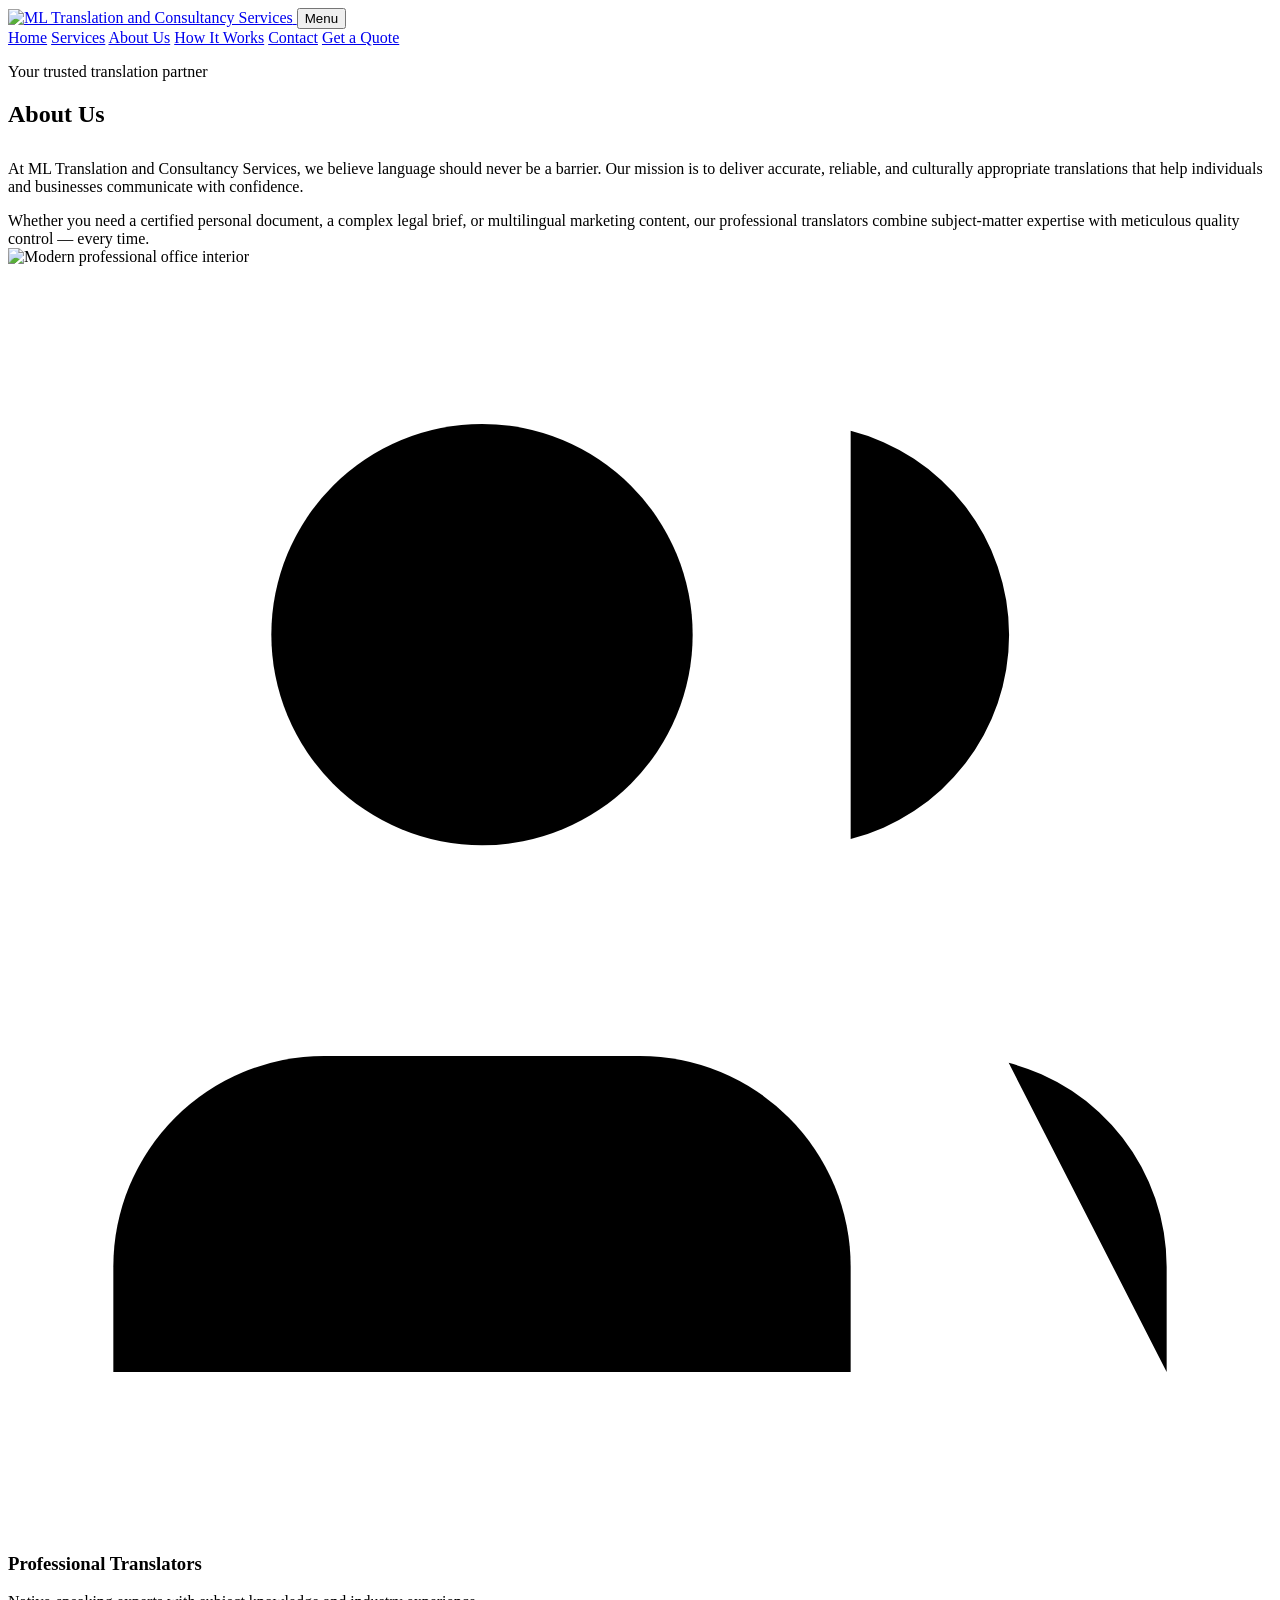
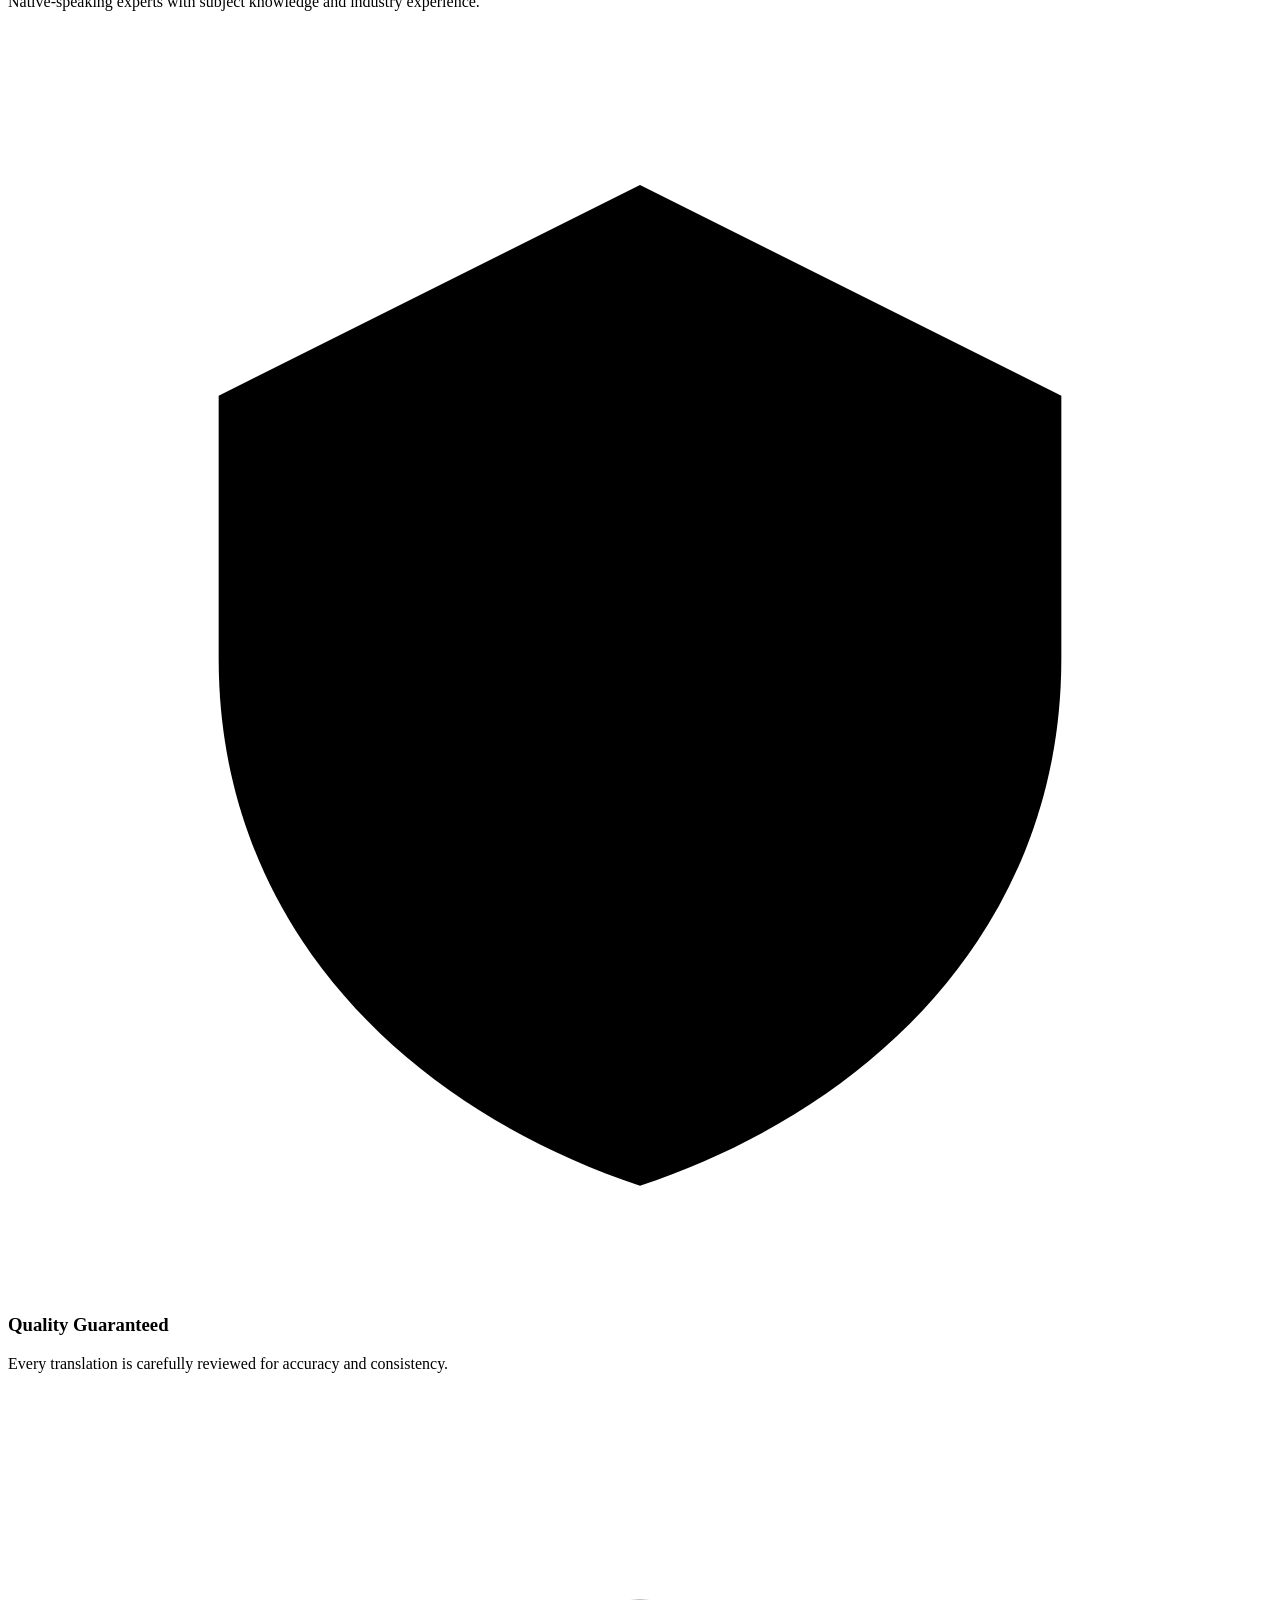
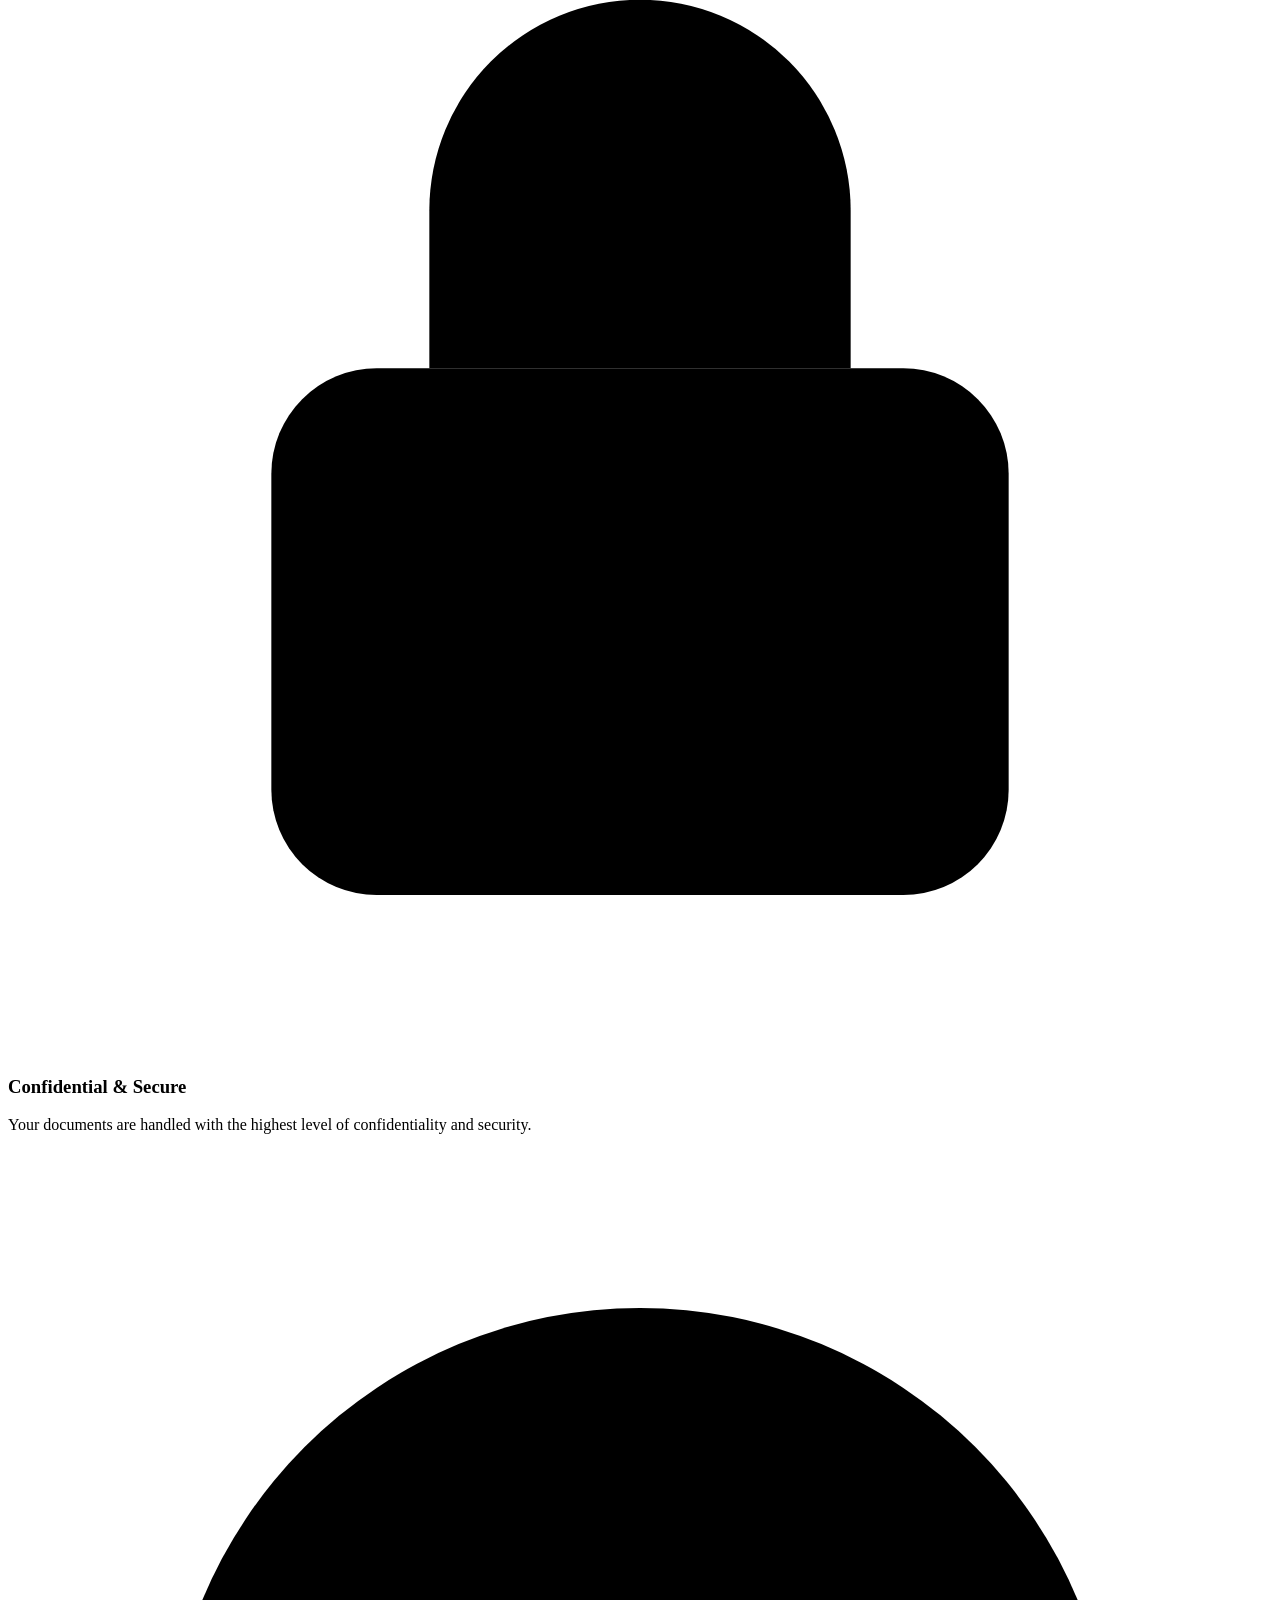
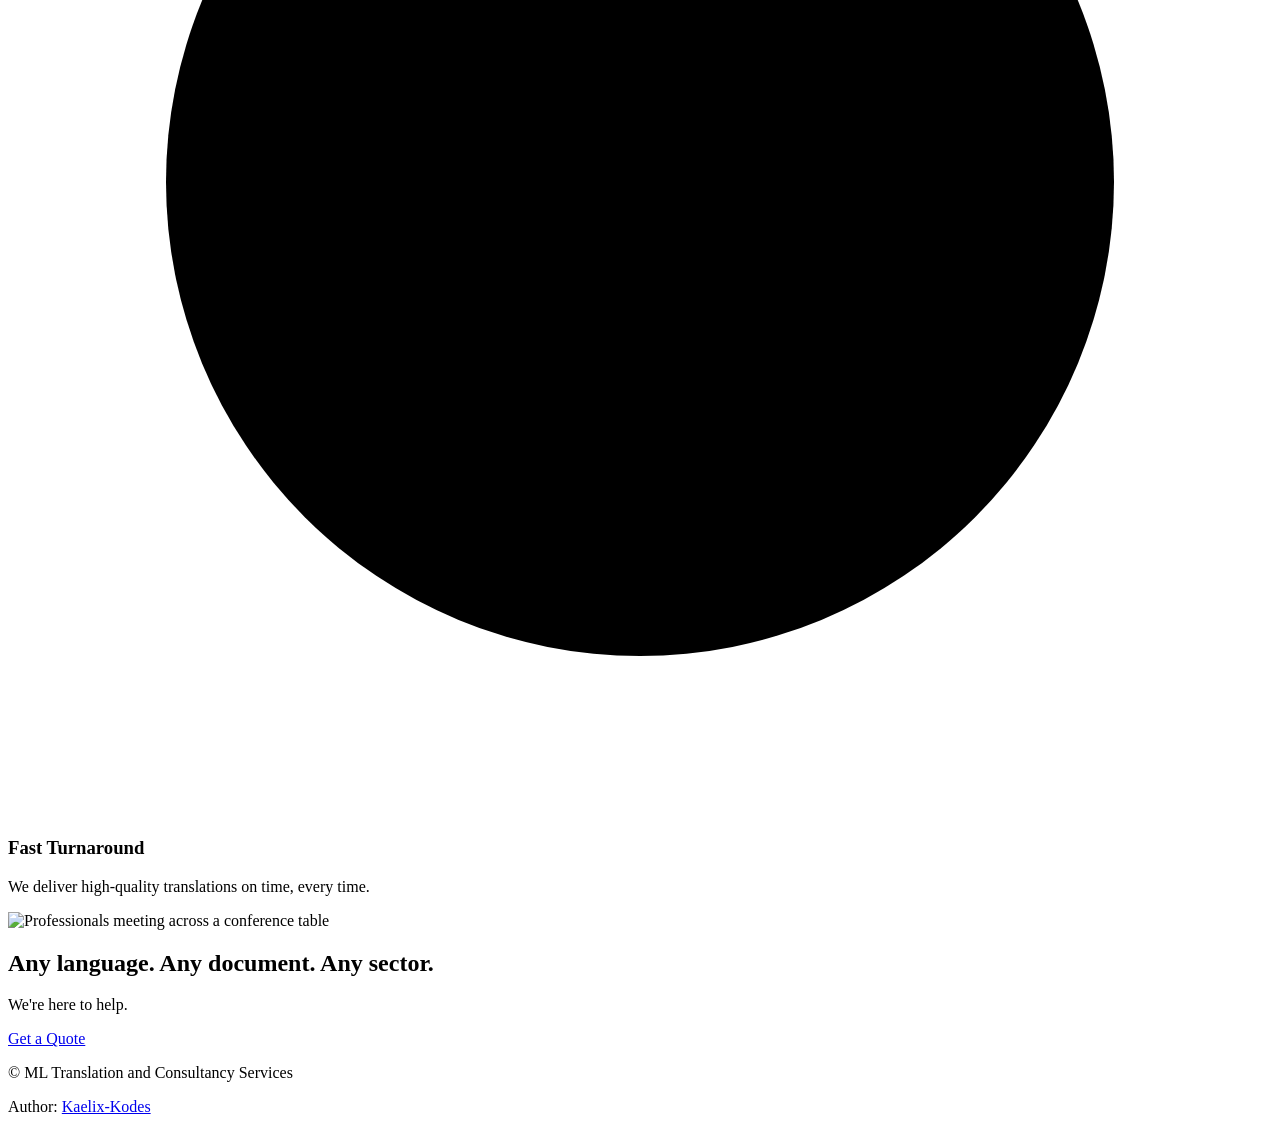
==== about.html @ 570141a5 "Add About, Services, How It Works, and Contact pages. Co-authored-by: Cursor <cursoragent@cursor.com" ====
<!DOCTYPE html>
<html lang="en">
  <head>
    <meta charset="UTF-8" />
    <meta name="viewport" content="width=device-width, initial-scale=1.0" />
    <title>About Us | ML Translation and Consultancy Services</title>
    <meta
      name="description"
      content="Your trusted translation partner for accurate, confidential, and culturally appropriate translations."
    />
    <link rel="stylesheet" href="css/styles.css" />
  </head>
  <body>
    <header class="site-header">
      <div class="container site-header__inner">
        <a class="logo" href="index.html">
          <img
            class="logo__image"
            src="assets/logo.jpg"
            alt="ML Translation and Consultancy Services"
            width="220"
            height="120"
          />
        </a>
        <button
          class="nav-toggle"
          aria-expanded="false"
          aria-controls="site-nav"
          type="button"
        >
          <span class="nav-toggle__bar"></span>
          <span class="visually-hidden">Menu</span>
        </button>
        <nav class="site-nav" id="site-nav">
          <a href="index.html">Home</a>
          <a href="services.html">Services</a>
          <a href="about.html" aria-current="page">About Us</a>
          <a href="how-it-works.html">How It Works</a>
          <a href="contact.html">Contact</a>
          <a class="btn btn--primary" href="contact.html">Get a Quote</a>
        </nav>
      </div>
    </header>

    <main>
      <section class="section">
        <div class="container">
          <p class="eyebrow">Your trusted translation partner</p>
          <h1 class="section__title">About Us</h1>

          <div class="about-grid" style="margin-top: 2rem">
            <div>
              <p class="section__lead" style="margin-bottom: 1rem">
                At ML Translation and Consultancy Services, we believe language
                should never be a barrier. Our mission is to deliver accurate,
                reliable, and culturally appropriate translations that help
                individuals and businesses communicate with confidence.
              </p>
              <p class="section__lead" style="margin-bottom: 0">
                Whether you need a certified personal document, a complex legal
                brief, or multilingual marketing content, our professional
                translators combine subject-matter expertise with meticulous
                quality control — every time.
              </p>
            </div>
            <div class="about-grid__media">
              <img
                src="https://images.unsplash.com/photo-1497366216548-37526070297c?w=1000&q=80"
                alt="Modern professional office interior"
                width="1000"
                height="750"
              />
            </div>
          </div>

          <div class="value-grid">
            <article class="value-card">
              <div class="value-card__icon" aria-hidden="true">
                <svg viewBox="0 0 24 24">
                  <path d="M16 21v-2a4 4 0 0 0-4-4H6a4 4 0 0 0-4 4v2" />
                  <circle cx="9" cy="7" r="4" />
                  <path d="M22 21v-2a4 4 0 0 0-3-3.87M16 3.13a4 4 0 0 1 0 7.75" />
                </svg>
              </div>
              <h3>Professional Translators</h3>
              <p>
                Native-speaking experts with subject knowledge and industry
                experience.
              </p>
            </article>

            <article class="value-card">
              <div class="value-card__icon" aria-hidden="true">
                <svg viewBox="0 0 24 24">
                  <path d="M12 3l8 4v5c0 5-3.5 8.5-8 10-4.5-1.5-8-5-8-10V7l8-4z" />
                  <path d="M9 12l2 2 4-4" />
                </svg>
              </div>
              <h3>Quality Guaranteed</h3>
              <p>
                Every translation is carefully reviewed for accuracy and
                consistency.
              </p>
            </article>

            <article class="value-card">
              <div class="value-card__icon" aria-hidden="true">
                <svg viewBox="0 0 24 24">
                  <rect x="5" y="11" width="14" height="10" rx="2" />
                  <path d="M8 11V8a4 4 0 0 1 8 0v3" />
                </svg>
              </div>
              <h3>Confidential &amp; Secure</h3>
              <p>
                Your documents are handled with the highest level of
                confidentiality and security.
              </p>
            </article>

            <article class="value-card">
              <div class="value-card__icon" aria-hidden="true">
                <svg viewBox="0 0 24 24">
                  <circle cx="12" cy="12" r="9" />
                  <path d="M12 7v5l3 2" />
                </svg>
              </div>
              <h3>Fast Turnaround</h3>
              <p>
                We deliver high-quality translations on time, every time.
              </p>
            </article>
          </div>

          <div class="about-cta">
            <div class="about-cta__media">
              <img
                src="https://images.unsplash.com/photo-1600880292089-90a7e086ee0c?w=1000&q=80"
                alt="Professionals meeting across a conference table"
                width="1000"
                height="700"
              />
            </div>
            <div class="about-cta__body">
              <h2>Any language. Any document. Any sector.</h2>
              <p>We're here to help.</p>
              <a class="btn btn--light" href="contact.html">Get a Quote</a>
            </div>
          </div>
        </div>
      </section>
    </main>

    <footer class="site-footer">
      <div class="container site-footer__inner">
        <p>
          &copy; <span id="year"></span> ML Translation and Consultancy Services
        </p>
        <p>
          Author:
          <a
            href="https://www.kaelix-kodes.com"
            target="_blank"
            rel="noopener noreferrer"
            >Kaelix-Kodes</a
          >
        </p>
      </div>
    </footer>

    <script src="js/main.js"></script>
  </body>
</html>
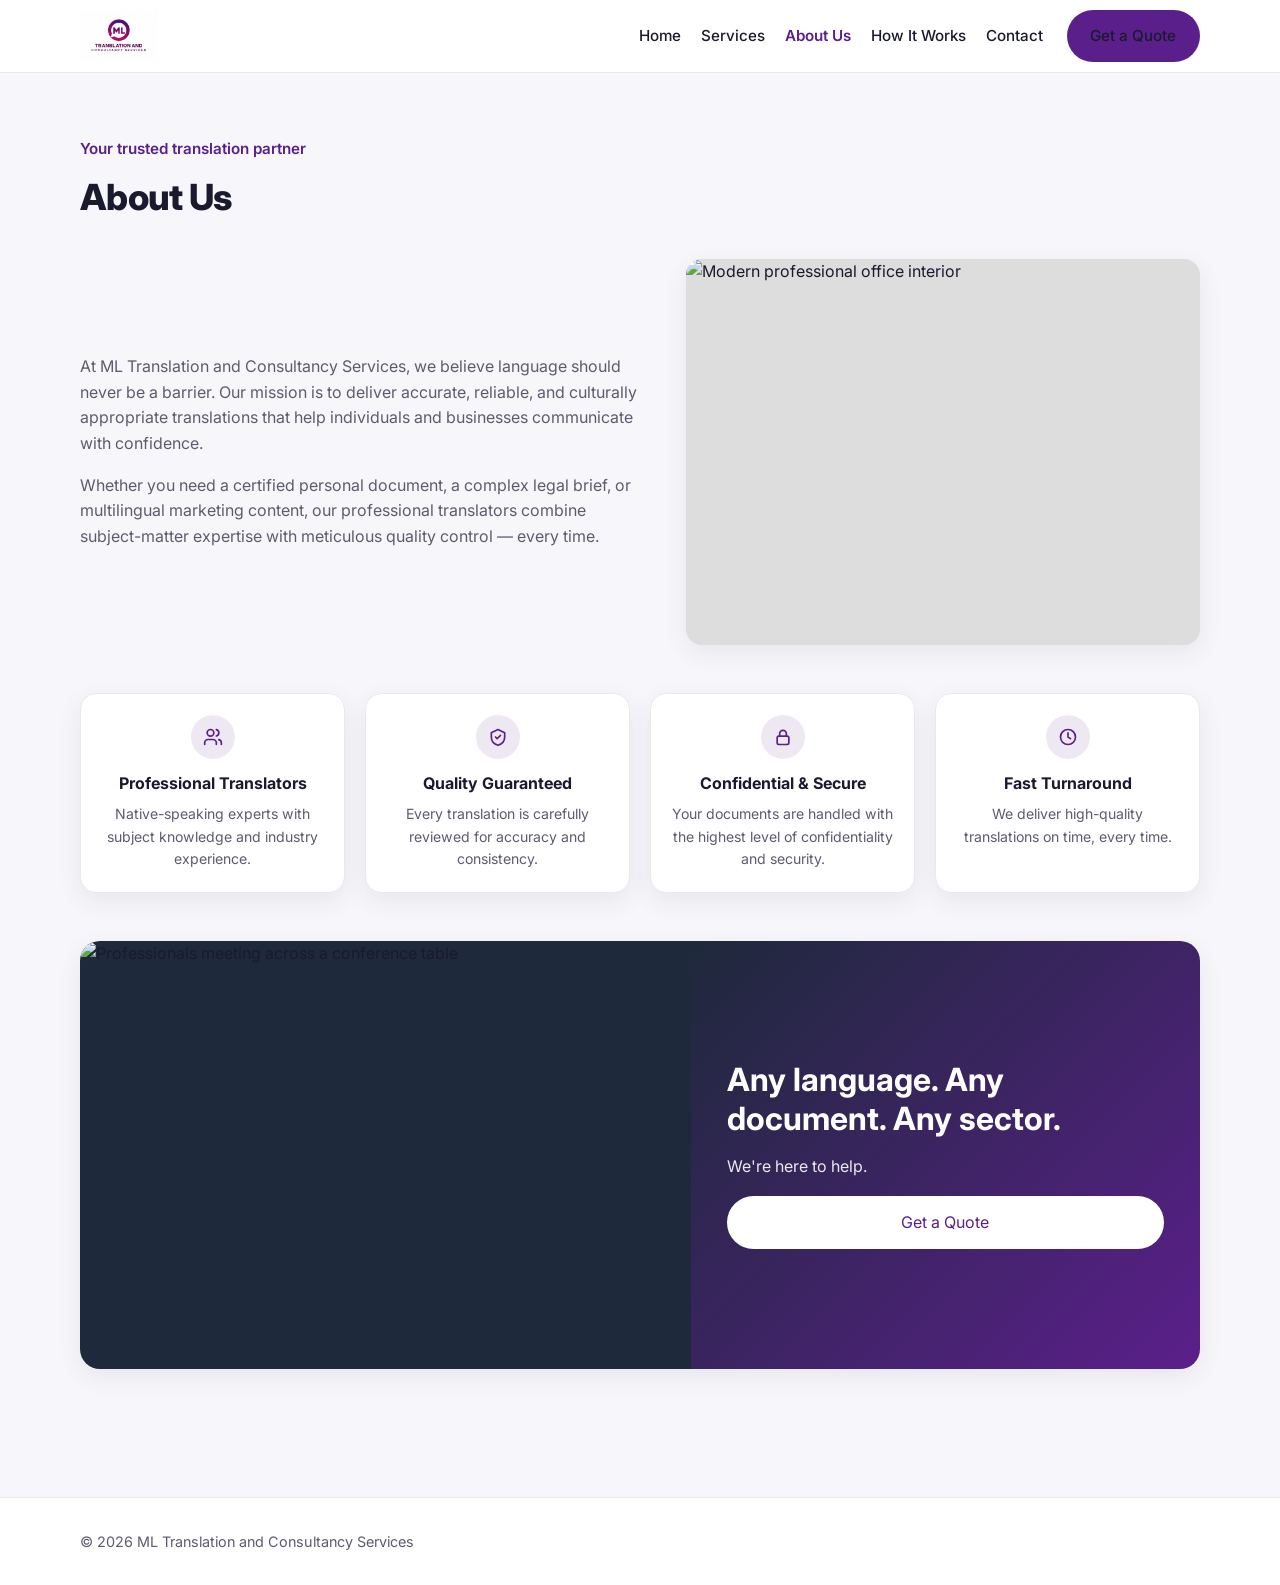
==== commit 090b06e4: "Remove footer author credit" ====
--- a/about.html
+++ b/about.html
@@ -155,15 +155,6 @@
         <p>
           &copy; <span id="year"></span> ML Translation and Consultancy Services
         </p>
-        <p>
-          Author:
-          <a
-            href="https://www.kaelix-kodes.com"
-            target="_blank"
-            rel="noopener noreferrer"
-            >Kaelix-Kodes</a
-          >
-        </p>
       </div>
     </footer>
 
--- a/css/styles.css
+++ b/css/styles.css
@@ -0,0 +1,1431 @@
+@import url("https://fonts.googleapis.com/css2?family=Inter:wght@400;500;600;700;800&display=swap");
+
+:root {
+  --color-primary: #5b1f8b;
+  --color-primary-dark: #4a1870;
+  --color-text: #1a1a2e;
+  --color-muted: #5c5c6f;
+  --color-bg: #f7f7fb;
+  --color-surface: #ffffff;
+  --color-border: #e8e8ef;
+  --radius: 1rem;
+  --radius-pill: 999px;
+  --shadow: 0 8px 24px rgba(26, 26, 46, 0.08);
+  --container: 1120px;
+  --font: "Inter", system-ui, -apple-system, sans-serif;
+}
+
+*,
+*::before,
+*::after {
+  box-sizing: border-box;
+}
+
+html {
+  scroll-behavior: smooth;
+}
+
+body {
+  margin: 0;
+  font-family: var(--font);
+  color: var(--color-text);
+  background: var(--color-bg);
+  line-height: 1.6;
+  min-height: 100dvh;
+}
+
+img {
+  max-width: 100%;
+  display: block;
+}
+
+a {
+  color: inherit;
+}
+
+.container {
+  width: min(100% - 2rem, var(--container));
+  margin-inline: auto;
+}
+
+.btn {
+  display: inline-flex;
+  align-items: center;
+  justify-content: center;
+  gap: 0.5rem;
+  padding: 0.75rem 1.35rem;
+  border-radius: var(--radius-pill);
+  font-weight: 600;
+  text-decoration: none;
+  border: 2px solid transparent;
+  cursor: pointer;
+  font: inherit;
+  transition: background 0.2s ease, color 0.2s ease, transform 0.15s ease;
+}
+
+.btn:active {
+  transform: scale(0.98);
+}
+
+.btn--primary {
+  background: var(--color-primary);
+  color: #fff;
+}
+
+.btn--primary:hover {
+  background: var(--color-primary-dark);
+}
+
+.btn--ghost {
+  background: #fff;
+  color: var(--color-primary);
+  border-color: var(--color-border);
+}
+
+.btn--ghost:hover {
+  border-color: var(--color-primary);
+}
+
+.btn--light {
+  background: #fff;
+  color: var(--color-primary);
+}
+
+.btn--light:hover {
+  background: #f3eafc;
+}
+
+.site-header {
+  background: #fff;
+  border-bottom: 1px solid var(--color-border);
+  position: sticky;
+  top: 0;
+  z-index: 50;
+}
+
+.site-header__inner {
+  display: flex;
+  align-items: center;
+  justify-content: space-between;
+  gap: 1rem;
+  min-height: 4.5rem;
+  position: relative;
+}
+
+.logo {
+  display: flex;
+  align-items: center;
+  text-decoration: none;
+  color: inherit;
+  flex-shrink: 0;
+}
+
+.logo__image {
+  display: block;
+  height: 3.25rem;
+  width: auto;
+  max-width: min(220px, 55vw);
+  object-fit: contain;
+}
+
+.site-nav {
+  display: flex;
+  align-items: center;
+  gap: 1.25rem;
+}
+
+.site-nav a {
+  text-decoration: none;
+  color: var(--color-text);
+  font-weight: 500;
+  font-size: 0.95rem;
+}
+
+.site-nav a:hover {
+  color: var(--color-primary);
+}
+
+.site-nav a.is-active,
+.site-nav a[aria-current="page"] {
+  color: var(--color-primary);
+  font-weight: 600;
+}
+
+.site-nav .btn {
+  margin-left: 0.25rem;
+}
+
+.nav-toggle {
+  display: none;
+  background: none;
+  border: 0;
+  padding: 0.5rem;
+  cursor: pointer;
+}
+
+.nav-toggle__bar {
+  display: block;
+  width: 1.4rem;
+  height: 2px;
+  background: var(--color-text);
+  box-shadow: 0 6px 0 var(--color-text), 0 -6px 0 var(--color-text);
+}
+
+.site-footer {
+  margin-top: 4rem;
+  padding: 2rem 0;
+  background: #fff;
+  border-top: 1px solid var(--color-border);
+  color: var(--color-muted);
+  font-size: 0.9rem;
+}
+
+.site-footer__inner {
+  display: flex;
+  flex-wrap: wrap;
+  justify-content: space-between;
+  gap: 0.75rem;
+  align-items: center;
+}
+
+.site-footer p {
+  margin: 0;
+}
+
+.site-footer a {
+  color: var(--color-primary);
+  font-weight: 600;
+  text-decoration: none;
+}
+
+.site-footer a:hover {
+  text-decoration: underline;
+}
+
+.section {
+  padding: 4rem 0;
+}
+
+.section--tight {
+  padding: 3rem 0;
+}
+
+.section__title {
+  font-size: clamp(1.75rem, 3vw, 2.25rem);
+  margin: 0 0 0.5rem;
+  font-weight: 800;
+  letter-spacing: -0.02em;
+}
+
+.section__lead {
+  color: var(--color-muted);
+  margin: 0 0 2rem;
+  max-width: 40rem;
+}
+
+.card {
+  background: var(--color-surface);
+  border: 1px solid var(--color-border);
+  border-radius: var(--radius);
+  overflow: hidden;
+  box-shadow: var(--shadow);
+}
+
+.visually-hidden {
+  position: absolute;
+  width: 1px;
+  height: 1px;
+  padding: 0;
+  margin: -1px;
+  overflow: hidden;
+  clip: rect(0, 0, 0, 0);
+  border: 0;
+}
+
+/* Home */
+.hero {
+  display: grid;
+  grid-template-columns: 1.1fr 1fr;
+  gap: 2.5rem;
+  align-items: center;
+  padding: 3.5rem 0 2.5rem;
+}
+
+.hero__title {
+  font-size: clamp(2.2rem, 4.5vw, 3.4rem);
+  line-height: 1.08;
+  margin: 0 0 1rem;
+  font-weight: 800;
+  letter-spacing: -0.03em;
+}
+
+.hero__title .accent {
+  color: var(--color-primary);
+}
+
+.hero__text {
+  color: var(--color-muted);
+  margin: 0 0 1.5rem;
+  max-width: 32rem;
+  font-size: 1.05rem;
+}
+
+.hero__actions {
+  display: flex;
+  flex-wrap: wrap;
+  gap: 0.75rem;
+}
+
+.hero__media {
+  border-radius: 1.25rem;
+  overflow: hidden;
+  box-shadow: var(--shadow);
+  aspect-ratio: 4 / 3;
+  background: #ddd;
+}
+
+.hero__media img {
+  width: 100%;
+  height: 100%;
+  object-fit: cover;
+}
+
+.trust-bar {
+  background: var(--color-primary);
+  color: #fff;
+  padding: 1.35rem 0;
+}
+
+.trust-bar__grid {
+  display: grid;
+  grid-template-columns: repeat(4, 1fr);
+  gap: 1rem;
+}
+
+.trust-bar__item {
+  display: flex;
+  align-items: center;
+  gap: 0.7rem;
+  font-size: 0.88rem;
+  font-weight: 600;
+  line-height: 1.3;
+}
+
+.trust-bar__icon {
+  width: 2rem;
+  height: 2rem;
+  border-radius: 50%;
+  background: rgba(255, 255, 255, 0.15);
+  display: grid;
+  place-items: center;
+  flex-shrink: 0;
+}
+
+.trust-bar__icon svg {
+  width: 1rem;
+  height: 1rem;
+  fill: none;
+  stroke: currentColor;
+  stroke-width: 2;
+  stroke-linecap: round;
+  stroke-linejoin: round;
+}
+
+.audience-grid {
+  display: grid;
+  grid-template-columns: repeat(3, 1fr);
+  gap: 1.25rem;
+}
+
+.audience-card img {
+  aspect-ratio: 16 / 10;
+  width: 100%;
+  object-fit: cover;
+}
+
+.audience-card__body {
+  padding: 1rem 1.1rem 1.25rem;
+  font-weight: 600;
+}
+
+.languages {
+  text-align: center;
+}
+
+.languages .section__lead {
+  margin-inline: auto;
+}
+
+.languages__row {
+  display: grid;
+  grid-template-columns: repeat(8, 1fr);
+  gap: 1.25rem;
+  align-items: start;
+  margin-top: 2rem;
+}
+
+.language-item {
+  display: grid;
+  gap: 0.45rem;
+  justify-items: center;
+  font-size: 0.85rem;
+  font-weight: 500;
+  color: var(--color-muted);
+}
+
+.language-item__flag {
+  width: 2.5rem;
+  height: 2.5rem;
+  border-radius: 50%;
+  object-fit: cover;
+  box-shadow: 0 2px 8px rgba(0, 0, 0, 0.12);
+  background: #eee;
+}
+
+.language-item__more {
+  width: 2.5rem;
+  height: 2.5rem;
+  border-radius: 50%;
+  background: #fff;
+  border: 1px solid var(--color-border);
+  display: grid;
+  place-items: center;
+  font-weight: 700;
+  color: var(--color-primary);
+}
+
+/* Services */
+.page-intro {
+  padding: 3rem 0 1rem;
+}
+
+.page-hero-media {
+  border-radius: var(--radius);
+  overflow: hidden;
+  margin-bottom: 2rem;
+  aspect-ratio: 21 / 7;
+  background: #ddd;
+}
+
+.page-hero-media img {
+  width: 100%;
+  height: 100%;
+  object-fit: cover;
+}
+
+.services-grid {
+  display: grid;
+  grid-template-columns: repeat(3, 1fr);
+  gap: 1.25rem;
+}
+
+.service-card img {
+  aspect-ratio: 16 / 10;
+  width: 100%;
+  object-fit: cover;
+}
+
+.service-card__body {
+  padding: 1.1rem 1.2rem 1.35rem;
+}
+
+.service-card__body h3 {
+  margin: 0 0 0.4rem;
+  font-size: 1.05rem;
+}
+
+.service-card__body p {
+  margin: 0;
+  color: var(--color-muted);
+  font-size: 0.92rem;
+}
+
+.cta-banner {
+  margin-top: 3rem;
+  background: var(--color-primary);
+  color: #fff;
+  border-radius: 1.25rem;
+  padding: 1.75rem 2rem;
+  display: flex;
+  flex-wrap: wrap;
+  align-items: center;
+  justify-content: space-between;
+  gap: 1rem;
+}
+
+.cta-banner h2 {
+  margin: 0 0 0.35rem;
+  font-size: 1.35rem;
+}
+
+.cta-banner p {
+  margin: 0;
+  opacity: 0.92;
+}
+
+/* About */
+.eyebrow {
+  color: var(--color-primary);
+  font-weight: 600;
+  font-size: 0.95rem;
+  margin: 0 0 0.5rem;
+}
+
+.about-grid {
+  display: grid;
+  grid-template-columns: 1.1fr 1fr;
+  gap: 2.5rem;
+  align-items: center;
+}
+
+.about-grid__media {
+  border-radius: var(--radius);
+  overflow: hidden;
+  aspect-ratio: 4 / 3;
+  box-shadow: var(--shadow);
+  background: #ddd;
+}
+
+.about-grid__media img {
+  width: 100%;
+  height: 100%;
+  object-fit: cover;
+}
+
+.value-grid {
+  display: grid;
+  grid-template-columns: repeat(4, 1fr);
+  gap: 1.25rem;
+  margin-top: 3rem;
+}
+
+.value-card {
+  background: #fff;
+  border: 1px solid var(--color-border);
+  border-radius: var(--radius);
+  padding: 1.35rem 1.15rem;
+  text-align: center;
+  box-shadow: var(--shadow);
+}
+
+.value-card__icon {
+  width: 2.75rem;
+  height: 2.75rem;
+  margin: 0 auto 0.75rem;
+  border-radius: 50%;
+  background: rgba(91, 31, 139, 0.1);
+  color: var(--color-primary);
+  display: grid;
+  place-items: center;
+}
+
+.value-card__icon svg {
+  width: 1.25rem;
+  height: 1.25rem;
+  fill: none;
+  stroke: currentColor;
+  stroke-width: 2;
+  stroke-linecap: round;
+  stroke-linejoin: round;
+}
+
+.value-card h3 {
+  margin: 0 0 0.4rem;
+  font-size: 1rem;
+}
+
+.value-card p {
+  margin: 0;
+  color: var(--color-muted);
+  font-size: 0.88rem;
+}
+
+.about-cta {
+  margin-top: 3rem;
+  display: grid;
+  grid-template-columns: 1.2fr 1fr;
+  border-radius: 1.25rem;
+  overflow: hidden;
+  min-height: 280px;
+  box-shadow: var(--shadow);
+}
+
+.about-cta__media {
+  background: #1e293b;
+  min-height: 280px;
+}
+
+.about-cta__media img {
+  width: 100%;
+  height: 100%;
+  object-fit: cover;
+  min-height: 280px;
+}
+
+.about-cta__body {
+  padding: 2.25rem;
+  display: flex;
+  flex-direction: column;
+  justify-content: center;
+  gap: 1rem;
+  background: linear-gradient(135deg, #1e293b, #5b1f8b);
+  color: #fff;
+}
+
+.about-cta__body h2 {
+  margin: 0;
+  font-size: clamp(1.5rem, 2.5vw, 2rem);
+  line-height: 1.2;
+}
+
+.about-cta__body p {
+  margin: 0;
+  opacity: 0.9;
+}
+
+/* How it works */
+.steps {
+  display: flex;
+  align-items: flex-start;
+  justify-content: space-between;
+  gap: 0.5rem;
+  margin: 2.5rem 0 3rem;
+}
+
+.step {
+  flex: 1;
+  text-align: center;
+}
+
+.step__icon {
+  width: 3.5rem;
+  height: 3.5rem;
+  margin: 0 auto 0.85rem;
+  border-radius: 50%;
+  background: var(--color-primary);
+  color: #fff;
+  display: grid;
+  place-items: center;
+  font-size: 1.1rem;
+  font-weight: 700;
+  box-shadow: 0 8px 18px rgba(91, 31, 139, 0.25);
+}
+
+.step__icon svg {
+  width: 1.35rem;
+  height: 1.35rem;
+  fill: none;
+  stroke: currentColor;
+  stroke-width: 2;
+  stroke-linecap: round;
+  stroke-linejoin: round;
+}
+
+.step__title {
+  font-weight: 700;
+  margin: 0 0 0.35rem;
+  font-size: 1rem;
+}
+
+.step__text {
+  margin: 0;
+  color: var(--color-muted);
+  font-size: 0.88rem;
+}
+
+.step-arrow {
+  align-self: center;
+  color: var(--color-primary);
+  flex: 0 0 auto;
+  margin-top: -1.5rem;
+  opacity: 0.7;
+}
+
+.step-arrow svg {
+  width: 1.5rem;
+  height: 1.5rem;
+  fill: none;
+  stroke: currentColor;
+  stroke-width: 2;
+}
+
+.reassure-grid {
+  display: grid;
+  grid-template-columns: repeat(3, 1fr);
+  gap: 1.25rem;
+}
+
+.reassure-card {
+  background: #fff;
+  border: 1px solid var(--color-border);
+  border-radius: var(--radius);
+  padding: 1.35rem;
+  box-shadow: var(--shadow);
+}
+
+.reassure-card__icon {
+  width: 2.5rem;
+  height: 2.5rem;
+  border-radius: 0.65rem;
+  background: rgba(91, 31, 139, 0.1);
+  color: var(--color-primary);
+  display: grid;
+  place-items: center;
+  margin-bottom: 0.85rem;
+}
+
+.reassure-card__icon svg {
+  width: 1.2rem;
+  height: 1.2rem;
+  fill: none;
+  stroke: currentColor;
+  stroke-width: 2;
+  stroke-linecap: round;
+  stroke-linejoin: round;
+}
+
+.reassure-card h3 {
+  margin: 0 0 0.4rem;
+  font-size: 1rem;
+}
+
+.reassure-card p {
+  margin: 0;
+  color: var(--color-muted);
+  font-size: 0.92rem;
+}
+
+/* Contact */
+.contact-layout {
+  display: grid;
+  grid-template-columns: 0.9fr 1.1fr;
+  gap: 0;
+  border-radius: 1.25rem;
+  overflow: hidden;
+  box-shadow: var(--shadow);
+  margin: 2rem 0 3rem;
+  min-height: 560px;
+}
+
+.contact-panel {
+  background: var(--color-primary);
+  color: #fff;
+  padding: 2.25rem;
+}
+
+.contact-panel h1 {
+  margin: 0 0 0.75rem;
+  font-size: clamp(1.75rem, 3vw, 2.25rem);
+}
+
+.contact-panel > p {
+  opacity: 0.92;
+  margin: 0;
+}
+
+.contact-list {
+  list-style: none;
+  padding: 0;
+  margin: 2rem 0 0;
+  display: grid;
+  gap: 1.15rem;
+}
+
+.contact-list li {
+  display: grid;
+  gap: 0.2rem;
+}
+
+.contact-list strong {
+  display: block;
+  font-size: 0.85rem;
+  opacity: 0.85;
+  font-weight: 600;
+}
+
+.contact-list span,
+.contact-list a {
+  color: #fff;
+  text-decoration: none;
+  font-weight: 500;
+}
+
+.contact-list a:hover {
+  text-decoration: underline;
+}
+
+.contact-form-panel {
+  background: #fff;
+  padding: 2.25rem;
+}
+
+.contact-form-panel h2 {
+  margin: 0 0 1.25rem;
+  font-size: 1.5rem;
+}
+
+.form-grid {
+  display: grid;
+  grid-template-columns: 1fr 1fr;
+  gap: 1rem;
+}
+
+.form-field {
+  display: grid;
+  gap: 0.35rem;
+}
+
+.form-field--full {
+  grid-column: 1 / -1;
+}
+
+.form-field label {
+  font-weight: 600;
+  font-size: 0.9rem;
+}
+
+.form-field input,
+.form-field select,
+.form-field textarea {
+  font: inherit;
+  padding: 0.7rem 0.85rem;
+  border: 1px solid var(--color-border);
+  border-radius: 0.65rem;
+  background: #fafafa;
+  color: var(--color-text);
+  width: 100%;
+}
+
+.form-field input:focus,
+.form-field select:focus,
+.form-field textarea:focus {
+  outline: 2px solid rgba(91, 31, 139, 0.35);
+  border-color: var(--color-primary);
+  background: #fff;
+}
+
+.form-field input.is-invalid,
+.form-field select.is-invalid,
+.form-field textarea.is-invalid {
+  border-color: #c0392b;
+  background: #fff5f5;
+}
+
+.form-field textarea {
+  min-height: 110px;
+  resize: vertical;
+}
+
+.dropzone {
+  border: 2px dashed var(--color-border);
+  border-radius: 0.85rem;
+  padding: 1.5rem;
+  text-align: center;
+  color: var(--color-muted);
+  background: #fafafa;
+  cursor: pointer;
+  transition: border-color 0.2s ease, background 0.2s ease;
+}
+
+.dropzone:hover {
+  border-color: var(--color-primary);
+  background: #faf5ff;
+}
+
+.dropzone input {
+  display: none;
+}
+
+.dropzone strong {
+  color: var(--color-primary);
+}
+
+.form-actions {
+  margin-top: 0.5rem;
+}
+
+.form-actions .btn {
+  width: 100%;
+}
+
+#quote-success {
+  padding: 2rem;
+  background: rgba(91, 31, 139, 0.08);
+  border-radius: var(--radius);
+  border: 1px solid var(--color-border);
+}
+
+#quote-success h2 {
+  margin: 0 0 0.5rem;
+  color: var(--color-primary);
+}
+
+#quote-success p {
+  margin: 0;
+  color: var(--color-muted);
+}
+
+@media (max-width: 900px) {
+  .nav-toggle {
+    display: inline-flex;
+  }
+
+  .site-nav {
+    display: none;
+    position: absolute;
+    inset: 4.5rem 0 auto 0;
+    background: #fff;
+    flex-direction: column;
+    align-items: stretch;
+    padding: 1rem 1.25rem 1.25rem;
+    border-bottom: 1px solid var(--color-border);
+    box-shadow: var(--shadow);
+  }
+
+  .site-nav.is-open {
+    display: flex;
+  }
+
+  .site-nav .btn {
+    margin-left: 0;
+    width: 100%;
+  }
+
+  .hero,
+  .about-grid,
+  .about-cta,
+  .contact-layout {
+    grid-template-columns: 1fr;
+  }
+
+  .trust-bar__grid,
+  .audience-grid,
+  .services-grid,
+  .value-grid {
+    grid-template-columns: 1fr 1fr;
+  }
+
+  .languages__row {
+    grid-template-columns: repeat(4, 1fr);
+  }
+
+  .steps {
+    flex-direction: column;
+    align-items: stretch;
+    gap: 1rem;
+  }
+
+  .step-arrow {
+    transform: rotate(90deg);
+    margin: 0 auto;
+  }
+
+  .reassure-grid,
+  .form-grid {
+    grid-template-columns: 1fr;
+  }
+
+  .page-hero-media {
+    aspect-ratio: 16 / 9;
+  }
+}
+
+@media (max-width: 560px) {
+  .trust-bar__grid,
+  .audience-grid,
+  .services-grid,
+  .value-grid {
+    grid-template-columns: 1fr;
+  }
+
+  .languages__row {
+    grid-template-columns: repeat(2, 1fr);
+  }
+
+  .cta-banner {
+    padding: 1.35rem;
+  }
+
+  .contact-panel,
+  .contact-form-panel {
+    padding: 1.5rem;
+  }
+}
+
+/* Homepage: compact editorial layout based on the approved landing-page design. */
+.home-page {
+  --color-primary: #97034e;
+  --color-primary-dark: #74003d;
+  --color-text: #160a47;
+  --color-muted: #342e53;
+  --color-bg: #ffffff;
+  --color-border: #e8e5ec;
+  --container: 1240px;
+  background: #fff;
+}
+
+.home-page .site-header {
+  border: 0;
+  position: relative;
+}
+
+.home-page .site-header__inner {
+  min-height: 4.2rem;
+}
+
+.home-page .logo__image {
+  height: auto;
+  max-width: 12.5rem;
+  width: 12.5rem;
+}
+
+.home-page .site-nav {
+  gap: 1.35rem;
+}
+
+.home-page .site-nav a {
+  color: #160a47;
+  font-size: 0.76rem;
+  font-weight: 600;
+}
+
+.home-page .site-nav .btn {
+  padding: 0.63rem 1.15rem;
+  border-radius: 0.3rem;
+  font-size: 0.72rem;
+}
+
+.home-page .hero {
+  grid-template-columns: minmax(0, 0.96fr) minmax(0, 1.04fr);
+  gap: 0;
+  min-height: 28rem;
+  padding: 0;
+}
+
+.home-page .hero__content {
+  padding: clamp(2.75rem, 5vw, 5.75rem) clamp(1.75rem, 4vw, 4.75rem) clamp(2.75rem, 5vw, 5.75rem) 0;
+}
+
+.home-page .hero__title {
+  color: #160a47;
+  font-size: clamp(2.2rem, 4vw, 4rem);
+  line-height: 1.03;
+  letter-spacing: -0.055em;
+  margin-bottom: 1.25rem;
+}
+
+.home-page .hero__title .accent {
+  color: #97034e;
+}
+
+.home-page .hero__text {
+  color: #292142;
+  font-size: 1rem;
+  line-height: 1.55;
+  max-width: 27rem;
+  margin-bottom: 1.75rem;
+}
+
+.home-page .hero__actions {
+  gap: 1rem;
+}
+
+.home-page .hero__actions .btn {
+  min-width: 9.7rem;
+  padding: 0.78rem 1.2rem;
+  border-radius: 0.3rem;
+  font-size: 0.82rem;
+}
+
+.home-page .btn--ghost {
+  border-color: #97034e;
+  color: #650035;
+}
+
+.home-page .hero__media {
+  border-radius: 0;
+  box-shadow: none;
+  aspect-ratio: auto;
+  height: 100%;
+  min-height: 28rem;
+}
+
+.home-page .hero__media img {
+  object-position: center;
+}
+
+.home-page .trust-bar {
+  background: linear-gradient(90deg, #7a178c 0%, #4b0a6d 46%, #15002f 100%);
+  padding: 1.15rem 0;
+}
+
+.home-page .trust-bar__grid {
+  gap: 1.5rem;
+}
+
+.home-page .trust-bar__item {
+  font-size: 0.79rem;
+  font-weight: 700;
+}
+
+.home-page .trust-bar__icon {
+  width: 2.2rem;
+  height: 2.2rem;
+  background: transparent;
+  border: 1.5px solid rgba(255, 255, 255, 0.95);
+}
+
+.home-page .trust-bar__icon svg {
+  width: 1.18rem;
+  height: 1.18rem;
+}
+
+.home-page .section {
+  padding: 2.8rem 0 1.4rem;
+}
+
+.home-page .section__title {
+  color: #160a47;
+  font-size: clamp(1.45rem, 2.4vw, 2rem);
+  line-height: 1.2;
+  text-align: center;
+}
+
+.home-page .audience .section__lead {
+  display: none;
+}
+
+.home-page .audience-grid {
+  grid-template-columns: repeat(6, 1fr);
+  gap: 0.95rem;
+  margin-top: 1.5rem;
+}
+
+.home-page .audience-card {
+  background: transparent;
+  border: 0;
+  border-radius: 0;
+  box-shadow: none;
+  overflow: visible;
+  text-align: center;
+}
+
+.home-page .audience-card img {
+  aspect-ratio: 1.08 / 1;
+  border-radius: 0.35rem;
+  object-fit: cover;
+}
+
+.home-page .audience-card__body {
+  color: #160a47;
+  font-size: 0.73rem;
+  line-height: 1.3;
+  padding: 0.55rem 0 0;
+}
+
+.home-page .languages {
+  padding-top: 2.2rem;
+  padding-bottom: 2.7rem;
+}
+
+.home-page .languages .section__lead {
+  color: #352d51;
+  font-size: 0.78rem;
+  margin-bottom: 0;
+}
+
+.home-page .languages__row {
+  gap: 0.8rem;
+  margin-top: 1.45rem;
+}
+
+.home-page .language-item {
+  color: #160a47;
+  font-size: 0.72rem;
+  font-weight: 600;
+}
+
+.home-page .language-item__flag,
+.home-page .language-item__more {
+  width: 2.65rem;
+  height: 2.65rem;
+}
+
+.home-page .language-item__more {
+  color: #97034e;
+}
+
+.home-page .site-footer {
+  margin-top: 0;
+}
+
+@media (max-width: 900px) {
+  .home-page .hero {
+    grid-template-columns: 1fr;
+  }
+
+  .home-page .hero__content {
+    padding: 3.5rem 0 2.5rem;
+  }
+
+  .home-page .hero__media {
+    min-height: 20rem;
+  }
+
+  .home-page .audience-grid {
+    grid-template-columns: repeat(3, 1fr);
+  }
+}
+
+@media (max-width: 560px) {
+  .home-page .site-header__inner {
+    min-height: 3.9rem;
+  }
+
+  .home-page .site-nav {
+    inset: 3.9rem 0 auto;
+  }
+
+  .home-page .hero__title {
+    font-size: clamp(2.05rem, 10vw, 2.85rem);
+  }
+
+  .home-page .trust-bar__grid {
+    grid-template-columns: 1fr 1fr;
+  }
+
+  .home-page .audience-grid {
+    grid-template-columns: repeat(2, 1fr);
+  }
+
+  .home-page .languages__row {
+    grid-template-columns: repeat(4, 1fr);
+  }
+}
+
+/* The approved homepage mockup is a 535px-wide desktop canvas. Keep its
+   horizontal composition intact instead of switching this page to the shared
+   mobile layout at that width. */
+@media (max-width: 600px) {
+  .home-page {
+    overflow-x: hidden;
+  }
+
+  .home-page .container {
+    width: 100%;
+  }
+
+  .home-page .site-header {
+    background: transparent;
+    height: 3.65rem;
+    left: 0;
+    position: absolute;
+    right: 0;
+    top: 0;
+    z-index: 5;
+  }
+
+  .home-page .site-header__inner {
+    min-height: 3.65rem;
+    padding: 0 0.85rem;
+  }
+
+  .home-page .logo__image {
+    height: auto;
+    width: 8.7rem;
+  }
+
+  .home-page .nav-toggle {
+    display: none;
+  }
+
+  .home-page .site-nav {
+    align-items: center;
+    background: transparent;
+    box-shadow: none;
+    display: flex;
+    flex-direction: row;
+    gap: 0.68rem;
+    inset: auto;
+    padding: 0;
+    position: static;
+  }
+
+  .home-page .site-nav a {
+    font-size: 0.42rem;
+    font-weight: 700;
+    white-space: nowrap;
+  }
+
+  .home-page .site-nav .btn {
+    margin: 0;
+    min-width: 3.1rem;
+    padding: 0.42rem 0.48rem;
+  }
+
+  .home-page .hero {
+    display: grid;
+    grid-template-columns: 36% 64%;
+    height: 17.9rem;
+    min-height: 0;
+    padding: 0;
+  }
+
+  .home-page .hero__content {
+    align-self: start;
+    grid-column: 1 / 3;
+    grid-row: 1;
+    padding: 4.7rem 0 0 1.55rem;
+    position: relative;
+    z-index: 1;
+  }
+
+  .home-page .hero__title {
+    font-size: 1.5rem;
+    letter-spacing: -0.055em;
+    line-height: 1.18;
+    margin: 0 0 0.7rem;
+    max-width: 18rem;
+  }
+
+  .home-page .hero__text {
+    font-size: 0.6rem;
+    line-height: 1.55;
+    margin: 0 0 0.9rem;
+    max-width: 16.5rem;
+  }
+
+  .home-page .hero__actions {
+    gap: 0.7rem;
+  }
+
+  .home-page .hero__actions .btn {
+    border-radius: 0.24rem;
+    font-size: 0.56rem;
+    min-width: 4.85rem;
+    padding: 0.52rem 0.72rem;
+  }
+
+  .home-page .hero__media {
+    grid-column: 2;
+    grid-row: 1;
+    align-self: end;
+    height: 15.2rem;
+    margin-left: -2.2rem;
+    min-height: 0;
+    margin-top: 2.7rem;
+    overflow: hidden;
+    position: relative;
+  }
+
+  .home-page .hero__media img {
+    height: 100%;
+    object-fit: cover;
+    object-position: center;
+    width: 100%;
+  }
+
+  .home-page .hero__media::after {
+    background: linear-gradient(90deg, #fff 0%, rgba(255, 255, 255, 0.84) 16%, rgba(255, 255, 255, 0) 43%);
+    content: "";
+    inset: 0;
+    pointer-events: none;
+    position: absolute;
+  }
+
+  .home-page .trust-bar {
+    height: 3.18rem;
+    padding: 0;
+  }
+
+  .home-page .trust-bar__grid {
+    gap: 0.45rem;
+    grid-template-columns: repeat(4, 1fr);
+    height: 100%;
+    padding: 0 1.75rem;
+  }
+
+  .home-page .trust-bar__item {
+    font-size: 0.48rem;
+    gap: 0.42rem;
+    line-height: 1.28;
+  }
+
+  .home-page .trust-bar__icon {
+    border-width: 1px;
+    height: 1.4rem;
+    width: 1.4rem;
+  }
+
+  .home-page .trust-bar__icon svg {
+    height: 0.78rem;
+    width: 0.78rem;
+  }
+
+  .home-page .section {
+    padding: 1.32rem 0 0.9rem;
+  }
+
+  .home-page .section__title {
+    font-size: 0.85rem;
+    line-height: 1.2;
+    margin-bottom: 0;
+  }
+
+  .home-page .audience-grid {
+    gap: 0.72rem;
+    grid-template-columns: repeat(6, 1fr);
+    margin-top: 0.9rem;
+    padding: 0 0.75rem;
+  }
+
+  .home-page .audience-card img {
+    aspect-ratio: 1.08 / 1;
+    border-radius: 0.22rem;
+    height: 4.2rem;
+    object-fit: cover;
+  }
+
+  .home-page .audience-card__body {
+    font-size: 0.45rem;
+    line-height: 1.35;
+    padding-top: 0.35rem;
+  }
+
+  .home-page .languages {
+    border-top: 1px solid #e8e5ec;
+    margin: 0 1.55rem;
+    padding: 1.28rem 0 1.45rem;
+  }
+
+  .home-page .languages .section__title {
+    font-size: 0.85rem;
+  }
+
+  .home-page .languages .section__lead {
+    font-size: 0.46rem;
+    line-height: 1.4;
+    margin-top: 0.16rem;
+  }
+
+  .home-page .languages__row {
+    gap: 0.68rem;
+    grid-template-columns: repeat(8, 1fr);
+    margin-top: 0.75rem;
+  }
+
+  .home-page .language-item {
+    font-size: 0.45rem;
+    gap: 0.26rem;
+  }
+
+  .home-page .language-item__flag,
+  .home-page .language-item__more {
+    height: 1.55rem;
+    width: 1.55rem;
+  }
+
+  .home-page .site-footer {
+    display: none;
+  }
+}
